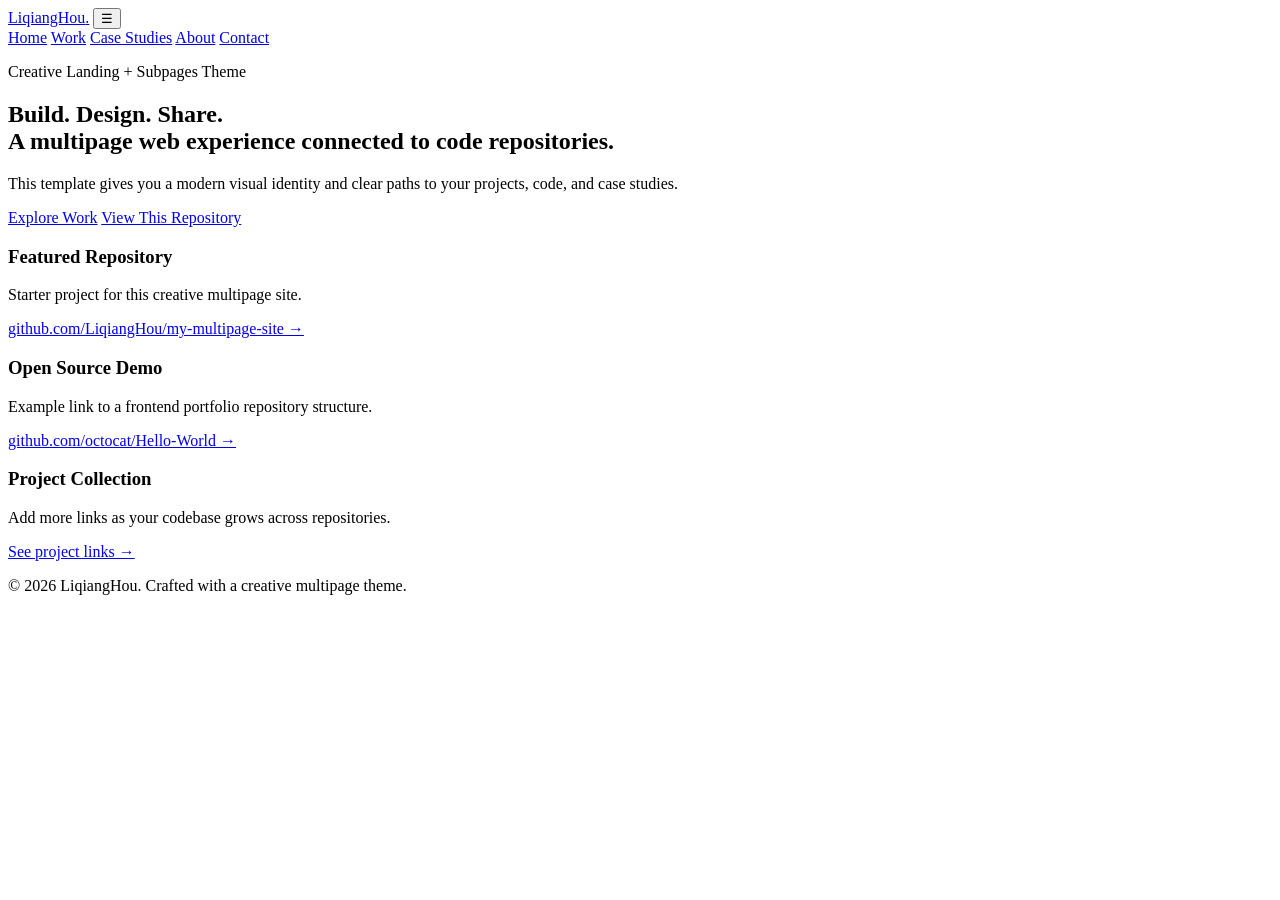
==== index.html @ 3d425e5e "Add creative landing homepage" ====
<!DOCTYPE html>
<html lang="en">
<head>
  <meta charset="UTF-8" />
  <meta name="viewport" content="width=device-width, initial-scale=1.0" />
  <title>Creative Landing | My Multipage Site</title>
  <meta name="description" content="A creative multipage website with project showcases and repository links." />
  <link rel="preconnect" href="https://fonts.googleapis.com">
  <link rel="preconnect" href="https://fonts.gstatic.com" crossorigin>
  <link href="https://fonts.googleapis.com/css2?family=Inter:wght@400;600;700;800&display=swap" rel="stylesheet">
  <link rel="stylesheet" href="assets/css/style.css" />
</head>
<body>
  <header class="site-header">
    <a class="brand" href="index.html">LiqiangHou<span>.</span></a>
    <button class="menu-toggle" aria-label="Toggle menu" id="menuToggle">☰</button>
    <nav id="mainNav" class="nav">
      <a href="index.html" class="active">Home</a>
      <a href="work.html">Work</a>
      <a href="case-studies.html">Case Studies</a>
      <a href="about.html">About</a>
      <a href="contact.html">Contact</a>
    </nav>
  </header>

  <main>
    <section class="hero container">
      <p class="eyebrow">Creative Landing + Subpages Theme</p>
      <h1>Build. Design. Share.<br/>A multipage web experience connected to code repositories.</h1>
      <p class="hero-text">This template gives you a modern visual identity and clear paths to your projects, code, and case studies.</p>
      <div class="hero-actions">
        <a class="btn btn-primary" href="work.html">Explore Work</a>
        <a class="btn btn-outline" href="https://github.com/LiqiangHou/my-multipage-site" target="_blank" rel="noopener">View This Repository</a>
      </div>
    </section>

    <section class="container highlights">
      <article class="card">
        <h3>Featured Repository</h3>
        <p>Starter project for this creative multipage site.</p>
        <a href="https://github.com/LiqiangHou/my-multipage-site" target="_blank" rel="noopener">github.com/LiqiangHou/my-multipage-site →</a>
      </article>
      <article class="card">
        <h3>Open Source Demo</h3>
        <p>Example link to a frontend portfolio repository structure.</p>
        <a href="https://github.com/octocat/Hello-World" target="_blank" rel="noopener">github.com/octocat/Hello-World →</a>
      </article>
      <article class="card">
        <h3>Project Collection</h3>
        <p>Add more links as your codebase grows across repositories.</p>
        <a href="work.html">See project links →</a>
      </article>
    </section>
  </main>

  <footer class="site-footer">
    <p>© 2026 LiqiangHou. Crafted with a creative multipage theme.</p>
  </footer>

  <script src="assets/js/main.js"></script>
</body>
</html>
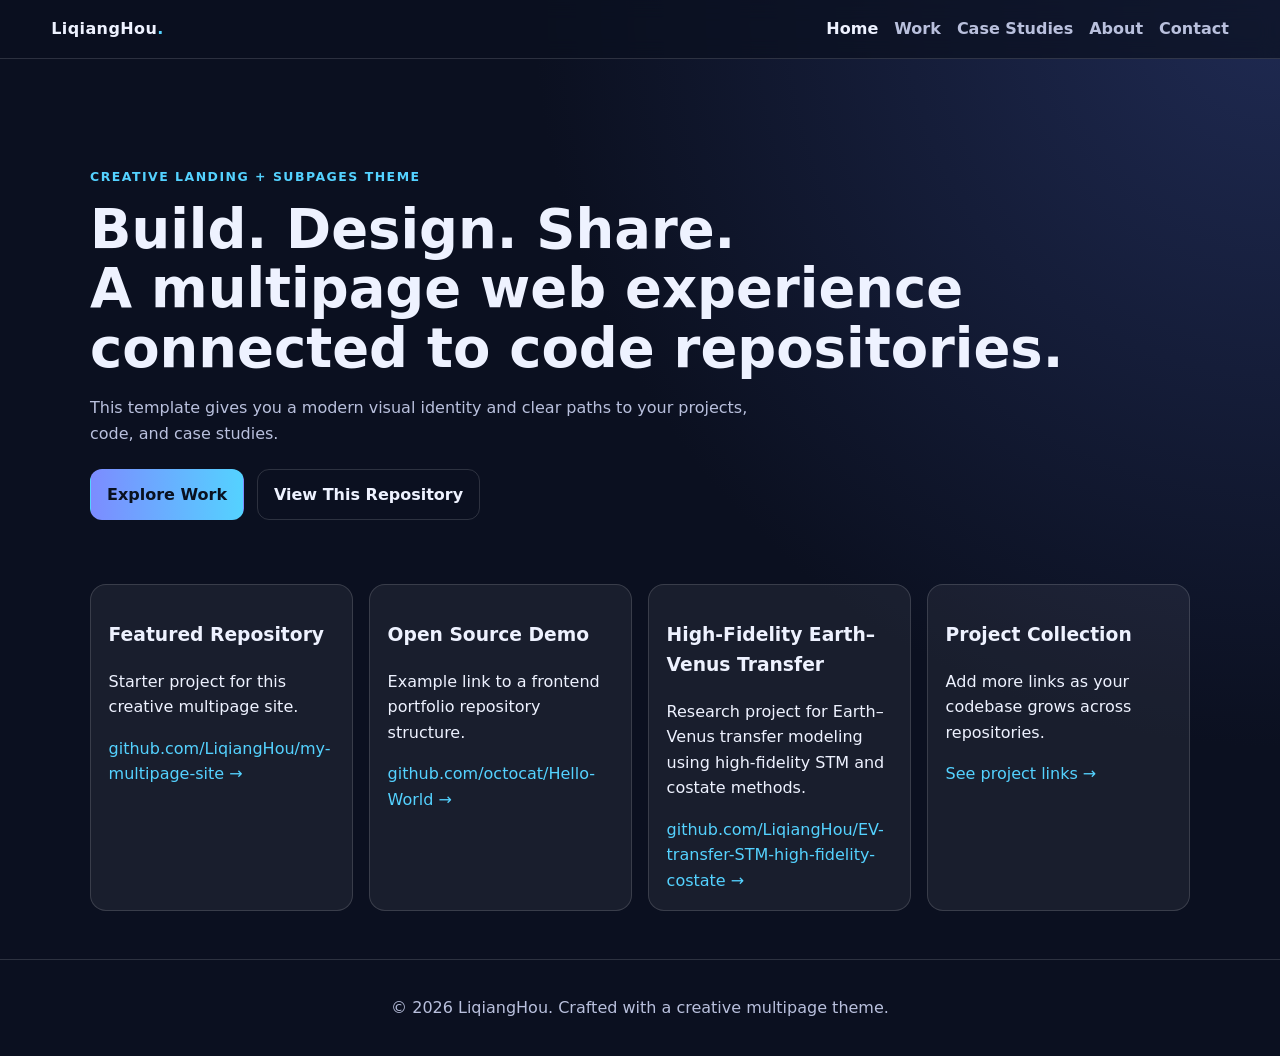
==== commit b6089e33: "Add the high-fidelity Earth-Venus transfer repo to the homepage project highlights." ====
--- a/index.html
+++ b/index.html
@@ -46,6 +46,11 @@
         <a href="https://github.com/octocat/Hello-World" target="_blank" rel="noopener">github.com/octocat/Hello-World →</a>
       </article>
       <article class="card">
+        <h3>High-Fidelity Earth–Venus Transfer</h3>
+        <p>Research project for Earth–Venus transfer modeling using high-fidelity STM and costate methods.</p>
+        <a href="https://github.com/LiqiangHou/EV-transfer-STM-high-fidelity-costate" target="_blank" rel="noopener">github.com/LiqiangHou/EV-transfer-STM-high-fidelity-costate →</a>
+      </article>
+      <article class="card">
         <h3>Project Collection</h3>
         <p>Add more links as your codebase grows across repositories.</p>
         <a href="work.html">See project links →</a>
--- a/assets/css/style.css
+++ b/assets/css/style.css
@@ -0,0 +1,138 @@
+:root {
+  --bg: #0b1020;
+  --bg-soft: #131a2e;
+  --text: #eef2ff;
+  --muted: #b9c0dd;
+  --primary: #7c8cff;
+  --primary-2: #54d2ff;
+  --card: rgba(255, 255, 255, 0.06);
+  --border: rgba(255, 255, 255, 0.14);
+}
+
+* { box-sizing: border-box; }
+body {
+  margin: 0;
+  font-family: Inter, system-ui, -apple-system, Segoe UI, Roboto, Helvetica, Arial, sans-serif;
+  background: radial-gradient(circle at top right, #1f2a52 0%, var(--bg) 45%);
+  color: var(--text);
+  line-height: 1.6;
+}
+
+.container {
+  width: min(1100px, 92%);
+  margin: 0 auto;
+}
+
+.site-header {
+  position: sticky;
+  top: 0;
+  z-index: 20;
+  display: flex;
+  align-items: center;
+  justify-content: space-between;
+  padding: 1rem 4%;
+  backdrop-filter: blur(10px);
+  background: rgba(11, 16, 32, 0.7);
+  border-bottom: 1px solid var(--border);
+}
+
+.brand {
+  color: var(--text);
+  text-decoration: none;
+  font-weight: 800;
+  letter-spacing: .4px;
+}
+.brand span { color: var(--primary-2); }
+
+.nav { display: flex; gap: 1rem; }
+.nav a {
+  color: var(--muted);
+  text-decoration: none;
+  font-weight: 600;
+}
+.nav a.active, .nav a:hover { color: var(--text); }
+
+.menu-toggle {
+  display: none;
+  background: transparent;
+  color: var(--text);
+  border: 1px solid var(--border);
+  border-radius: .5rem;
+  padding: .4rem .6rem;
+}
+
+.hero { padding: 6rem 0 4rem; }
+.eyebrow {
+  color: var(--primary-2);
+  text-transform: uppercase;
+  letter-spacing: .12em;
+  font-size: .78rem;
+  font-weight: 700;
+}
+.hero h1 {
+  font-size: clamp(2rem, 5vw, 3.4rem);
+  line-height: 1.1;
+  margin: .6rem 0 1rem;
+}
+.hero-text { color: var(--muted); max-width: 700px; }
+.hero-actions { display: flex; gap: .8rem; margin-top: 1.4rem; flex-wrap: wrap; }
+
+.btn {
+  padding: .75rem 1rem;
+  border-radius: .75rem;
+  text-decoration: none;
+  font-weight: 700;
+  border: 1px solid transparent;
+}
+.btn-primary {
+  background: linear-gradient(90deg, var(--primary), var(--primary-2));
+  color: #09111f;
+}
+.btn-outline {
+  color: var(--text);
+  border-color: var(--border);
+}
+
+.highlights, .grid {
+  display: grid;
+  grid-template-columns: repeat(auto-fit, minmax(220px, 1fr));
+  gap: 1rem;
+  margin-bottom: 3rem;
+}
+
+.card {
+  background: var(--card);
+  border: 1px solid var(--border);
+  border-radius: 1rem;
+  padding: 1rem 1.1rem;
+}
+.card a { color: var(--primary-2); text-decoration: none; }
+.card a:hover { text-decoration: underline; }
+
+.page-section { padding: 3rem 0 2rem; }
+.subtitle { color: var(--muted); margin-top: -.2rem; }
+.stack { display: grid; gap: 1rem; }
+
+.site-footer {
+  border-top: 1px solid var(--border);
+  color: var(--muted);
+  text-align: center;
+  padding: 1.2rem 0;
+}
+
+@media (max-width: 820px) {
+  .menu-toggle { display: inline-block; }
+  .nav {
+    display: none;
+    position: absolute;
+    right: 4%;
+    top: 68px;
+    flex-direction: column;
+    background: var(--bg-soft);
+    padding: .8rem;
+    border: 1px solid var(--border);
+    border-radius: .7rem;
+    width: min(220px, 72vw);
+  }
+  .nav.open { display: flex; }
+}
